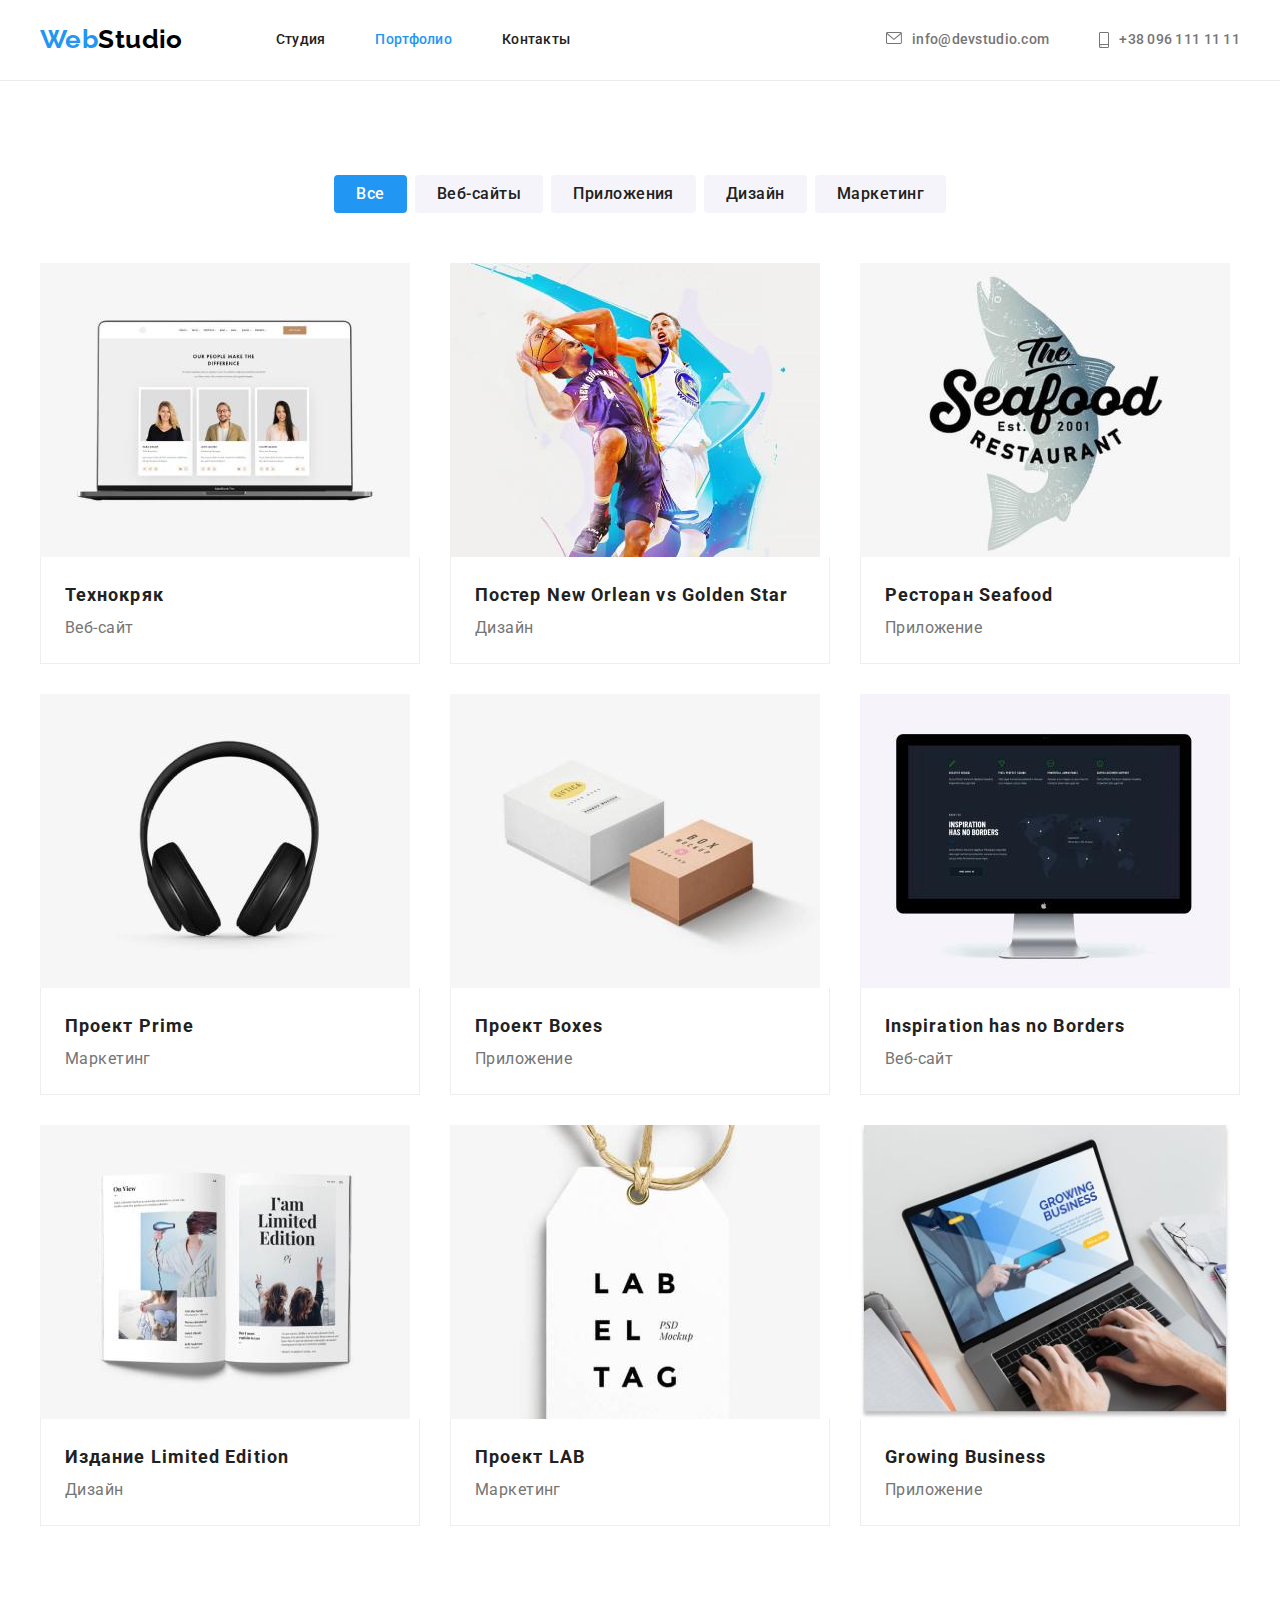
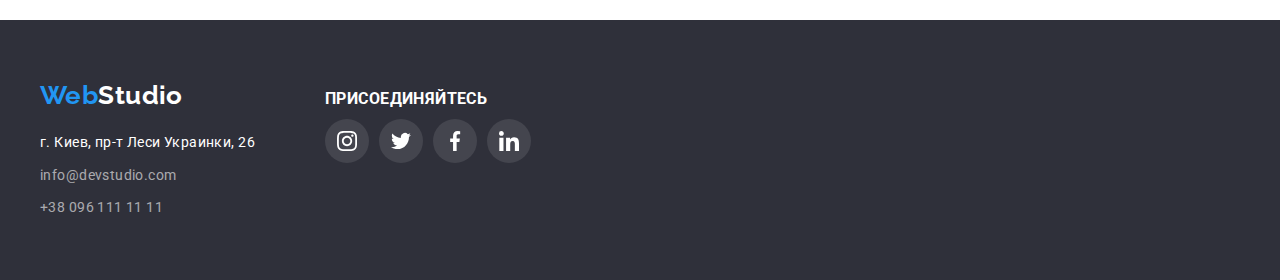
==== portfolio.html @ 7e9aaf23 "add hover for portfolio" ====
<!DOCTYPE html>
<html lang="ru">
  <head>
    <meta charset="UTF-8" />
    <meta http-equiv="X-UA-Compatible" content="IE=edge" />
    <meta name="viewport" content="width=device-width, initial-scale=1.0" />
    <title>Webstudio</title>
    <link rel="preconnect" href="https://fonts.googleapis.com" />
    <link rel="preconnect" href="https://fonts.gstatic.com" crossorigin />
    <link
      href="https://fonts.googleapis.com/css2?family=Raleway:wght@700&family=Roboto:wght@400;500;700;900&display=swap"
      rel="stylesheet"
    />
    <link
      rel="stylesheet"
      href="https://cdnjs.cloudflare.com/ajax/libs/modern-normalize/1.1.0/modern-normalize.min.css"
      integrity="sha512-wpPYUAdjBVSE4KJnH1VR1HeZfpl1ub8YT/NKx4PuQ5NmX2tKuGu6U/JRp5y+Y8XG2tV+wKQpNHVUX03MfMFn9Q=="
      crossorigin="anonymous"
      referrerpolicy="no-referrer"
    />
    <link rel="stylesheet" href="./css/styles.css " />
  </head>
  <body>
    <!-- Шапка сайта -->
    <header class="header">
      <div class="navigation container">
        <nav class="header-nav">
          <a class="logo logo-header" href="./index.html" lang="en">
            Web<span class="accent-logo">Studio</span>
          </a>
          <ul class="site-nav list">
            <li class="nav-item">
              <a href="./index.html" class="nav-link link">Студия</a>
            </li>
            <li class="nav-item">
              <a href="./portfolio.html" class="nav-link current link"
                >Портфолио</a
              >
            </li>
            <li class="nav-item">
              <a href="" class="nav-link link">Контакты</a>
            </li>
          </ul>
        </nav>
        <ul class="contacts-nav contacts-nav-menu">
          <li class="contacts-item link">
            <a
              href="mailto:info@devstudio.com"
              class="contacts-link contacts-logo-list"
            >
              <svg class="header-icon" width="16" height="12">
                <use href="./images/symbol-defs.svg#icon-leter"></use>
              </svg>
              info@devstudio.com</a
            >
          </li>
          <li class="contacts-item link">
            <a
              href="tel:+380961111111"
              class="contacts-link contacts-logo-phone"
            >
              <svg class="header-icon" width="10" height="16">
                <use href="./images/symbol-defs.svg#icon-smartphone"></use>
              </svg>
              +38 096 111 11 11
            </a>
          </li>
        </ul>
      </div>
    </header>

    <main>
      <section class="portfolio">
        <div class="container">
          <ul class="filter list">
            <li class="filter-item">
              <button type="button" class="button button-primary">Все</button>
            </li>
            <li class="filter-item">
              <button type="button" class="button button-secondary">
                Веб-сайты
              </button>
            </li>
            <li class="filter-item">
              <button type="button" class="button button-secondary">
                Приложения
              </button>
            </li>
            <li class="filter-item">
              <button type="button" class="button button-secondary">
                Дизайн
              </button>
            </li>
            <li class="filter-item">
              <button type="button" class="button button-secondary">
                Маркетинг
              </button>
            </li>
          </ul>

          <!-- Примеры работ -->
          <ul class="work-list">
            <li class="work-list-item">
              <img
                class="work-portfolio-image"
                src="./images/portfolio/web-site.jpg"
                alt="Веб-сайт Технокряк"
                width="370"
                height="294"
              />
              <div class="description-card-wrapper">
                <h2 class="title-portfolio">Технокряк</h2>
                <p class="text-portfolio">Веб-сайт</p>
              </div>
            </li>
            <li class="work-list-item">
              <img
                class="work-portfolio-image"
                src="./images/portfolio/poster.jpg"
                alt="Постер New Orlean vs Golden Star"
                width="370"
                height="294"
              />
              <div class="description-card-wrapper">
                <h2 class="title-portfolio">
                  Постер <span lang="en">New Orlean vs Golden Star</span>
                </h2>
                <p class="text-portfolio">Дизайн</p>
              </div>
            </li>
            <li class="work-list-item">
              <img
                class="work-portfolio-image"
                src="./images/portfolio/restaurant.jpg"
                alt="Ресторан Seafood"
                width="370"
                height="294"
              />
              <div class="description-card-wrapper">
                <h2 class="title-portfolio">Ресторан Seafood</h2>
                <p class="text-portfolio">Приложение</p>
              </div>
            </li>
            <li class="work-list-item">
              <img
                class="work-portfolio-image"
                src="./images/portfolio/project-prime.jpg"
                alt="Проект Prime"
                width="370"
                height="294"
              />
              <div class="description-card-wrapper">
                <h2 class="title-portfolio">
                  Проект <span lang="en">Prime</span>
                </h2>
                <p class="text-portfolio">Маркетинг</p>
              </div>
            </li>
            <li class="work-list-item">
              <img
                class="work-portfolio-image"
                src="./images/portfolio/project-boxes.jpg"
                alt="Проект Boxes"
              />
              <div class="description-card-wrapper">
                <h2 class="title-portfolio">
                  Проект <span lang="en">Boxes</span>
                </h2>
                <p class="text-portfolio">Приложение</p>
              </div>
            </li>
            <li class="work-list-item">
              <img
                class="work-portfolio-image"
                src="./images/portfolio/inspiration-has-no-border.jpg"
                alt="Inspiration has no Borders"
                width="370"
                height="294"
              />
              <div class="description-card-wrapper">
                <h2 class="title-portfolio" lang="en">
                  Inspiration has no Borders
                </h2>
                <p class="text-portfolio">Веб-сайт</p>
              </div>
            </li>
            <li class="work-list-item">
              <img
                class="work-portfolio-image"
                src="./images/portfolio/limited-edition.jpg"
                alt="Издание Limited Edition"
                width="370"
                height="294"
              />
              <div class="description-card-wrapper">
                <h2 class="title-portfolio">
                  Издание <span lang="en">Limited Edition</span>
                </h2>
                <p class="text-portfolio">Дизайн</p>
              </div>
            </li>
            <li class="work-list-item">
              <img
                class="work-portfolio-image"
                src="./images/portfolio/lab.jpg"
                alt="Проект LAB"
                width="370"
                height="294"
              />
              <div class="description-card-wrapper">
                <h2 class="title-portfolio">
                  Проект <span lang="en">LAB</span>
                </h2>
                <p class="text-portfolio">Маркетинг</p>
              </div>
            </li>
            <li class="work-list-item">
              <img
                class="work-portfolio-image"
                src="./images/portfolio/gruving-business.jpg"
                alt="Growing Business"
                width="370"
                height="294"
              />
              <div class="description-card-wrapper">
                <h2 class="title-portfolio">Growing Business</h2>
                <p class="text-portfolio">Приложение</p>
              </div>
            </li>
          </ul>
        </div>
      </section>
    </main>

    <!--Футер-->
    <footer class="footer">
      <div class="footer-container container">
        <div class="address-container">
          <a class="footer-logo logo" href="./index.html" lang="en">
            Web<span class="accent-logo">Studio</span>
          </a>
          <address class="address">
            <ul class="address-menu list">
              <li class="address-item">
                <a
                  href="https://www.google.com/maps/place/%D0%B1%D1%83%D0%BB.+%D0%9B%D0%B5%D1%81%D0%B8+%D0%A3%D0%BA%D1%80%D0%B0%D0%B8%D0%BD%D0%BA%D0%B8,+26,+%D0%9A%D0%B8%D0%B5%D0%B2,+02000/@50.4265807,30.5361971,17z/data=!3m1!4b1!4m5!3m4!1s0x40d4cf0e033ecbe9:0x57a4dffefec77da0!8m2!3d50.4265807!4d30.5383858"
                  class="link-map"
                  target="_blank"
                  rel="noopener noreferrer"
                >
                  г. Киев, пр-т Леси Украинки, 26</a
                >
              </li>
              <li class="address-item">
                <a href="mailto:info@devstudio.com" class="footer-link"
                  >info@devstudio.com
                </a>
              </li>
              <li class="address-item">
                <a href="tel:+380961111111" class="footer-link">
                  +38 096 111 11 11
                </a>
              </li>
            </ul>
          </address>
        </div>
        <div class="social">
          <h3 class="social-text-title">присоединяйтесь</h3>
          <ul class="list social-menu">
            <li class="social-item">
              <a href="" class="social-link">
                <svg class="social-icon" width="20" height="20">
                  <use href="./images/symbol-defs.svg#icon-instagram"></use>
                </svg>
              </a>
            </li>
            <li class="social-item">
              <a href="" class="social-link">
                <svg class="social-icon" width="20" height="20">
                  <use href="./images/symbol-defs.svg#icon-twitter"></use>
                </svg>
              </a>
            </li>
            <li class="social-item">
              <a href="" class="social-link">
                <svg class="social-icon" width="20" height="20">
                  <use href="./images/symbol-defs.svg#icon-facebook"></use>
                </svg>
              </a>
            </li>
            <li class="social-item">
              <a href="" class="social-link">
                <svg class="social-icon" width="20" height="20">
                  <use href="./images/symbol-defs.svg#icon-linkedin"></use>
                </svg>
              </a>
            </li>
          </ul>
        </div>
      </div>
    </footer>
  </body>
</html>
---- css/styles.css ----
/*Палитра основных цветов*/
:root {
  --primary-text-color: #757575;
  --title-text-color: #212121;
  --accent-color: #2196f3;
  --hero-but-hover: #188ce8;
  --logo-black-color: #000000;
  --logo-bg-white-color: #ffffff;
  --hero-footer-bg-color: #2f303a;
  --secondary-bg-color: #f5f4fa;
  --button-bg-color: #f5f4fa;
  --work-bg-color: #e5e5e5;
  --border-header: #ececec;
  --border-client: #afb1b8;
}

h1,
h2,
h3,
h4,
h5,
h6,
p,
ul {
  margin-top: 0;
  margin-bottom: 0;
  padding: 0;
}
.container {
  width: 1200px;
  padding-left: 15px;
  padding-right: 15px;
  margin: 0 auto;
}
/* outline: 2px solid tomato; */
body {
  margin: 0 auto;

  background-color: var(--logo-bg-white-color);
  color: var(--title-text-color);
  font-family: Roboto, sans-serif;
  font-size: 14px;
  letter-spacing: 0.03em;
}
/* hover focus */
.link:hover,
.link:focus,
.contacts-link:hover,
.contacts-link:focus,
.site-nav .link:hover,
.site-nav .link:focus,
.footer .link-map:hover,
.footer .link-map:focus,
.address-menu .footer-link:hover,
.address-menu .footer-link:focus {
  color: var(--accent-color);
}

.link.current {
  color: var(--accent-color);
}
.visually-hidden {
  position: absolute;
  width: 1px;
  height: 1px;
  margin: -1px;
  border: 0;
  padding: 0;
  white-space: nowrap;
  clip-path: inset(100%);
  clip: rect(0 0 0 0);
  overflow: hidden;
}
.link {
  text-decoration: none;
}
/* Шапка сайта */
.logo {
  color: var(--accent-color);
  font-family: Raleway, sans-serif;
  font-weight: 700;
  font-size: 26px;
  line-height: 1.19;
  text-decoration: none;
}
.accent-logo {
  color: var(--logo-black-color);
}
.footer .accent-logo {
  color: var(--logo-bg-white-color);
}
.header {
  border-bottom: 1px solid;
  border-color: var(--border-header);
}
.navigation {
  display: flex;
  align-items: center;
}
/*Навигация */
.header-nav {
  display: flex;
  align-items: center;
}
.logo-header {
  padding-top: 24px;
  padding-bottom: 25px;
}
.site-nav {
  display: flex;
  margin-left: 93px;
}
.site-nav .nav-item:not(:last-child) {
  margin-right: 50px;
}
.nav-link,
.contacts-link {
  display: block;
  padding-top: 32px;
  padding-bottom: 32px;

  font-weight: 500;
  font-size: 14px;
  line-height: 1.14;
  letter-spacing: 0.02em;
  color: var(--title-text-color);
}

.contacts-nav,
.contacts-link {
  display: inline-flex;
  color: var(--primary-text-color);
  text-decoration: none;
  list-style: none;
}
.header-icon {
  fill: var(--primary-text-color);
  margin-right: 10px;
}
.contacts-link:hover .header-icon,
.contacts-link:focus .header-icon {
  fill: var(--accent-color);
}
/* .contacts-link::before {
  content: '';
  width: 16px;
  height: 12px;
  margin-right: 10px;
  background-repeat: no-repeat;
  background-color: #fff;
  background-size: contain;
}
.contacts-logo-list::before {
  background-image: url(../images/background-images/envelope.svg);
}
.contacts-logo-phone::before {
  background-image: url(../images/background-images/smartphone.svg);
  width: 10px;
  height: 16px; */

.contacts-nav-menu {
  display: flex;
  margin-left: auto;
}
.contacts-nav-menu .contacts-item:not(:last-child) {
  margin-right: 50px;
}
.current {
  color: var(--accent-color);
}

/*Герой*/
.hero,
.footer {
  background-color: var(--hero-footer-bg-color);
}
.hero {
  display: flex;
  flex-direction: column;
  padding-top: 200px;
  padding-bottom: 200px;
  margin-top: 0;
  /* margin-bottom: 94px; */
  min-height: 600px;
  text-align: center;
}
.overlay {
  max-width: 1600px;
  margin-left: auto;
  margin-right: auto;
  height: 600px;
  background-image: linear-gradient(
      to right,
      rgba(47, 48, 58, 0.4),
      rgba(47, 48, 58, 0.4)
    ),
    url('../images/./background-images/team.jpg');
  background-repeat: no-repeat;
  background-position: center;
  background-size: cover;
  /* outline: 1px solid black */
}
.hero-title {
  width: 696px;
  min-height: 120px;
  margin: 0 auto 30px auto;

  color: var(--logo-bg-white-color);
  font-weight: 900;
  font-size: 44px;
  line-height: 1.5;
  letter-spacing: 0.06em;
  text-transform: uppercase;
}
.hero-button {
  padding: 10px 32px;
  min-height: 50px;

  background-color: var(--accent-color);
  color: var(--logo-bg-white-color);
  font-weight: 700;
  font-size: 16px;
  line-height: 1.87;
  letter-spacing: 0.06em;
  cursor: pointer;
  border: transparent;
  border-radius: 4px;
  text-align: center;
  box-shadow: 0px 4px 4px rgba(0, 0, 0, 0.15);
}
.hero-button:hover,
.hero-button:focus {
  color: var(--logo-bg-white-color);
  background-color: var(--hero-but-hover);
}
/*Наши преимущества*/
.list,
.team,
.filter,
.work-list {
  list-style: none;
}
.features {
  padding-top: 94px;
  padding-bottom: 94px;
}
.features-menu {
  display: flex;
  justify-content: center;
  padding: 0;
}
.features-item {
  width: 270px;
}
.features-item::before {
  display: block;
  content: '';
  height: 120px;
  fill: var(--title-text-color);
  background-size: auto;
  margin-bottom: 30px;
  background-repeat: no-repeat;
  background-position: center;
  background-color: var(--button-bg-color);
  border-radius: 4px;
}
.features-item-antena::before {
  background-image: url(../images/background-images/antenna.svg);
}
.features-item-clock::before {
  background-image: url(../images/background-images/clock.svg);
}
.features-item-diagram::before {
  background-image: url(../images/background-images/diagram.svg);
}
.features-item-astronavt::before {
  background-image: url(../images/background-images/astronaut.svg);
}
.features-menu .features-item:not(:last-child) {
  margin-right: 30px;
}
.text-title {
  margin-bottom: 10px;

  font-weight: 700;
  line-height: 1.17;
  text-transform: uppercase;
}
.text-submit {
  line-height: 1.71;
  color: var(--primary-text-color);
}

/*Чем мы занимаемся*/
.work {
  padding-bottom: 94px;
}
.work-title,
.team-title,
.clients-title {
  margin-bottom: 50px;

  font-weight: 700;
  font-size: 36px;
  line-height: 1.17;
  text-align: center;
}

.work-menu {
  display: flex;
  text-align: center;
  margin: 0px -30px 0px 0px;
  padding: 0px;
}
.work-menu .work-image:not(:last-child) {
  margin-right: 30px;
}
.work-image {
  display: block;
  height: auto;
}
.text-submite {
  color: var(--primary-text-color);
  line-height: 1.71;
}
/*Наша команда*/
.team {
  padding-top: 94px;
  padding-bottom: 94px;

  background-color: var(--secondary-bg-color);
}
.menu-team {
  display: flex;
  margin-left: -30px;
  margin-bottom: -30px;
}
.team-item {
  flex-basis: calc(100% / 4 - 30px);
  margin-left: 30px;
  margin-bottom: 30px;
  background-color: var(--logo-bg-white-color);
  width: 270px;
  border-radius: 0px 0px 4px 4px;
  box-shadow: 0px 1px 3px rgba(0, 0, 0, 0.12), 0px 1px 1px rgba(0, 0, 0, 0.14),
    0px 2px 1px rgba(0, 0, 0, 0.2);
}
.team-item-card {
  padding-top: 30px;
  padding-bottom: 30px;
}
.card-image {
  display: block;
}
/* Блок соцсетей */
.social-menu {
  display: flex;
  justify-content: space-between;
  margin: 0px;
  padding: 0px;
}
.team-social-menu {
  display: flex;
  justify-content: center;
  margin: 0px;
  padding: 0px;
}
.social-item {
  display: flex;
  justify-content: center;
}

.social-link {
  display: flex;
  justify-content: center;
  align-items: center;
  width: 44px;
  height: 44px;
  border-radius: 50%;
  /* background-color: var(--logo-bg-white-color); */
}
.social-link:not(:last-child) {
  margin-right: 10px;
}

.team .social-icon {
  fill: var(--border-client);
}
.team .social-link:hover,
.team .social-link:focus {
  background-color: var(--accent-color);
  box-shadow: 0px 4px 4px rgba(0, 0, 0, 0.25);
}
.team .social-icon:hover,
.team .social-icon:focus {
  fill: var(--logo-bg-white-color);
}

.team-heading {
  margin-bottom: 10px;
  font-weight: 500;
  font-size: 16px;
  line-height: 1.19;
  text-align: center;
  color: var(--title-text-color);
}
.team-text {
  font-size: 16px;
  line-height: 1.19;
  color: var(--primary-text-color);
  margin: 0;
  margin-bottom: 16px;
  text-align: center;
}
/* Наши клиенты */
.clients {
  padding-top: 94px;
  padding-bottom: 94px;
}
.client-title {
  margin-bottom: 50px;
}
.client-menu {
  display: flex;
  justify-content: space-between;
  margin: 0px;
  padding: 0px;
}
.client-item {
  display: block;
  flex-basis: calc(100% / 6 - 30px);
}
.client-link {
  display: flex;
  justify-content: center;
  align-items: center;
  width: 170px;
  height: 92px;
  border: 1px solid var(--border-client);
  border-radius: 4px;
}
.client-item:not(:last-child) {
  margin-right: 30px;
}
.client-icon {
  width: 106px;
  height: 60px;
  /* fill: rebeccapurple */
  fill: var(--border-client);
}
.client-link:hover,
.client-link:focus {
  border-color: var(--accent-color);
}
.client-item:hover .client-icon,
.client-item:focus .client-icon {
  fill: var(--accent-color);
}
/*Портфолио*/
.portfolio {
  padding-top: 94px;
  padding-bottom: 94px;
}
.filter {
  display: flex;
  justify-content: center;
  margin-bottom: 50px;
  list-style: none;
}
.filter-item:not(:last-child) {
  margin-right: 8px;
}
.text-portfolio {
  font-size: 16px;
  line-height: 1.87;
  color: var(--primary-text-color);
}
/* Кнопки */
.button {
  font-family: 'Roboto';
  font-weight: 500;
  line-height: 1.63;
  border-radius: 4px;
  padding: 6px 22px;
  min-width: 73px;
  /* display: inline-block; */
  border: none;
  color: var(--logo-bg-white-color);
  background-color: var(--accent-color);
  text-align: center;
  cursor: pointer;
}
.button-primary,
.button-secondary {
  font-weight: 500;
  font-size: 16px;
  line-height: 1.62;
  letter-spacing: 0.03em;
}
.button-primary:hover,
.button-primary:focus {
  background-color: var(--button-bg-color);
  color: var(--title-text-color);
  box-shadow: 0px 3px 1px rgba(0, 0, 0, 0.1), 0px 1px 2px rgba(0, 0, 0, 0.08),
    0px 2px 2px rgba(0, 0, 0, 0.12);
}
.button-secondary:hover,
.button-secondary:focus {
  color: var(--logo-bg-white-color);
  background-color: var(--accent-color);
  box-shadow: 0px 3px 1px rgba(0, 0, 0, 0.1), 0px 1px 2px rgba(0, 0, 0, 0.08),
    0px 2px 2px rgba(0, 0, 0, 0.12);
}
.button-secondary {
  color: var(--title-text-color);
  background-color: var(--button-bg-color);
}

/* Наши роботы */

.work-list {
  display: flex;
  flex-wrap: wrap;
  margin-left: -30px;
  margin-bottom: -30px;
  list-style: none;
}
.work-list-item {
  flex-basis: calc(100% / 3 - 30px);
  margin-left: 30px;
  margin-bottom: 30px;
}
.work-list-item:hover,
.work-list-item:focus {
  box-shadow: 0px 1px 1px rgba(0, 0, 0, 0.12), 0px 4px 4px rgba(0, 0, 0, 0.06),
    1px 4px 6px rgba(0, 0, 0, 0.16);
    cursor: pointer;
}
.work-portfolio-image {
  display: block;
}
.title-portfolio {
  font-weight: 700;
  font-size: 18px;
  line-height: 2;
  letter-spacing: 0.06em;
}
.description-card-wrapper {
  padding: 20px 24px;
  border-left: 1px solid #eeeeee;
  border-right: 1px solid #eeeeee;
  border-bottom: 1px solid #eeeeee;
}
/* Footer */
.footer {
  padding-top: 60px;
  padding-bottom: 60px;
  background-color: var(--hero-footer-bg-color);
}
.footer-container {
  display: flex;
  align-items: baseline;
}
.address-container {
  margin-right: 70px;
}
.footer-logo {
  display: block;
  color: var(--accent-color);
  margin-bottom: 20px;
}
.address {
  font-style: normal;
  font-size: 14px;
  line-height: 1.71;
}
.address-item:not(:last-child) {
  margin-bottom: 9px;
}
.address .link-map {
  color: var(--logo-bg-white-color);
  text-decoration: none;
}
.address-menu .footer-link {
  text-decoration: none;
  color: rgba(255, 255, 255, 0.6);
}
.footer .social {
  display: block;
  width: 206px;
  height: 80px;
}
.social-text-title {
  margin-bottom: 20px;
  font-weight: 700;
  line-height: 1.14px;
  text-transform: uppercase;
  color: var(--logo-bg-white-color);
}
.footer .social-icon {
  fill: var(--logo-bg-white-color);
}
.social-menu {
  display: flex;
}
.footer .social-link {
  background: rgba(255, 255, 255, 0.1);
}
.footer .social-link:hover,
.footer .social-link:focus {
  background-color: var(--accent-color);
}
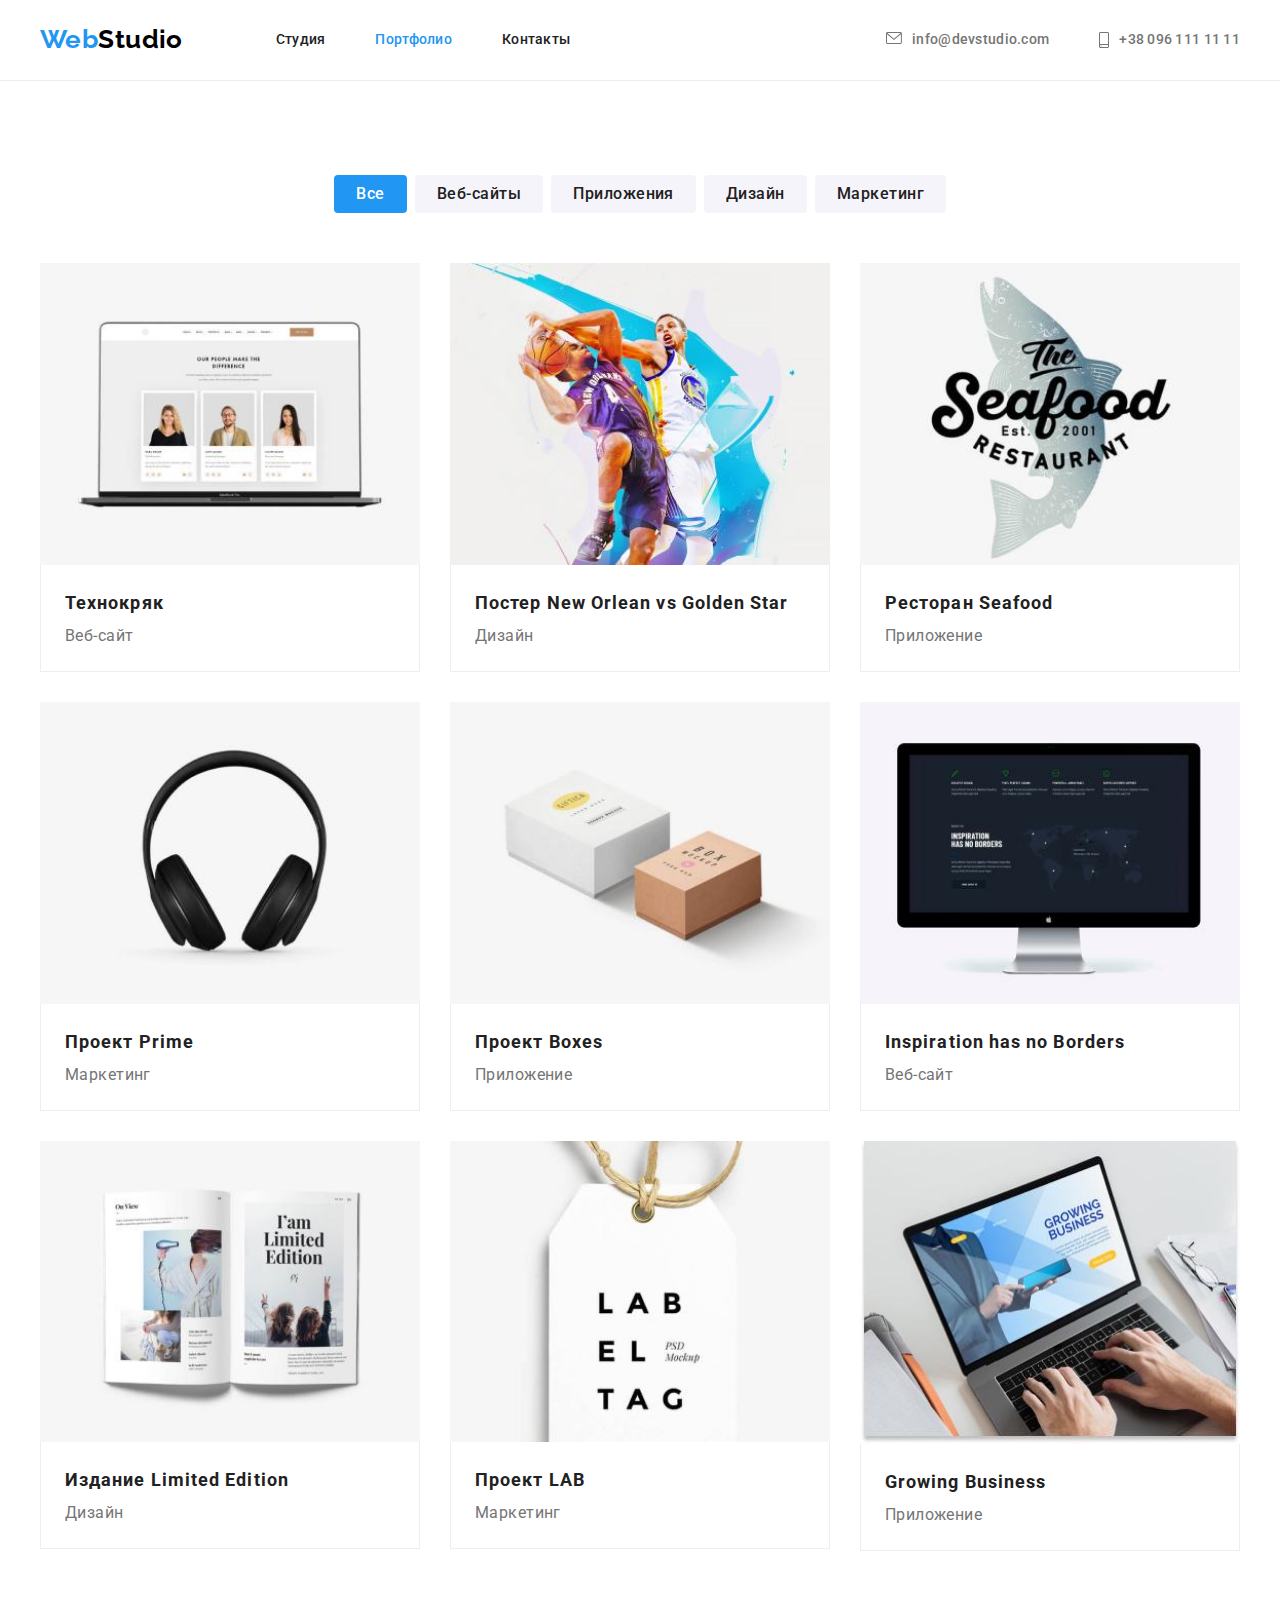
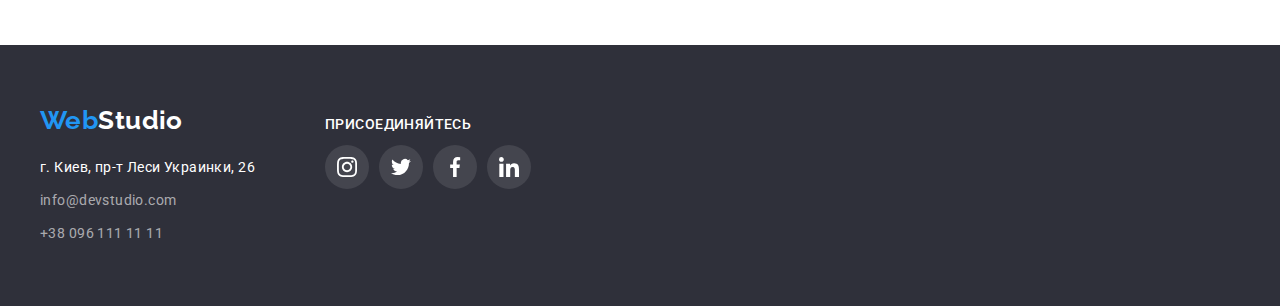
==== commit 48c76c04: "fix margin header" ====
--- a/portfolio.html
+++ b/portfolio.html
@@ -101,131 +101,145 @@
           <!-- Примеры работ -->
           <ul class="work-list">
             <li class="work-list-item">
-              <img
-                class="work-portfolio-image"
-                src="./images/portfolio/web-site.jpg"
-                alt="Веб-сайт Технокряк"
-                width="370"
-                height="294"
-              />
-              <div class="description-card-wrapper">
-                <h2 class="title-portfolio">Технокряк</h2>
-                <p class="text-portfolio">Веб-сайт</p>
-              </div>
-            </li>
-            <li class="work-list-item">
-              <img
-                class="work-portfolio-image"
-                src="./images/portfolio/poster.jpg"
-                alt="Постер New Orlean vs Golden Star"
-                width="370"
-                height="294"
-              />
-              <div class="description-card-wrapper">
-                <h2 class="title-portfolio">
-                  Постер <span lang="en">New Orlean vs Golden Star</span>
-                </h2>
-                <p class="text-portfolio">Дизайн</p>
-              </div>
-            </li>
-            <li class="work-list-item">
-              <img
-                class="work-portfolio-image"
-                src="./images/portfolio/restaurant.jpg"
-                alt="Ресторан Seafood"
-                width="370"
-                height="294"
-              />
-              <div class="description-card-wrapper">
-                <h2 class="title-portfolio">Ресторан Seafood</h2>
-                <p class="text-portfolio">Приложение</p>
-              </div>
-            </li>
-            <li class="work-list-item">
-              <img
-                class="work-portfolio-image"
-                src="./images/portfolio/project-prime.jpg"
-                alt="Проект Prime"
-                width="370"
-                height="294"
-              />
-              <div class="description-card-wrapper">
-                <h2 class="title-portfolio">
-                  Проект <span lang="en">Prime</span>
-                </h2>
-                <p class="text-portfolio">Маркетинг</p>
-              </div>
-            </li>
-            <li class="work-list-item">
-              <img
-                class="work-portfolio-image"
-                src="./images/portfolio/project-boxes.jpg"
-                alt="Проект Boxes"
-              />
-              <div class="description-card-wrapper">
-                <h2 class="title-portfolio">
-                  Проект <span lang="en">Boxes</span>
-                </h2>
-                <p class="text-portfolio">Приложение</p>
-              </div>
-            </li>
-            <li class="work-list-item">
-              <img
-                class="work-portfolio-image"
-                src="./images/portfolio/inspiration-has-no-border.jpg"
-                alt="Inspiration has no Borders"
-                width="370"
-                height="294"
-              />
-              <div class="description-card-wrapper">
-                <h2 class="title-portfolio" lang="en">
-                  Inspiration has no Borders
-                </h2>
-                <p class="text-portfolio">Веб-сайт</p>
-              </div>
-            </li>
-            <li class="work-list-item">
-              <img
-                class="work-portfolio-image"
-                src="./images/portfolio/limited-edition.jpg"
-                alt="Издание Limited Edition"
-                width="370"
-                height="294"
-              />
-              <div class="description-card-wrapper">
-                <h2 class="title-portfolio">
-                  Издание <span lang="en">Limited Edition</span>
-                </h2>
-                <p class="text-portfolio">Дизайн</p>
-              </div>
-            </li>
-            <li class="work-list-item">
-              <img
-                class="work-portfolio-image"
-                src="./images/portfolio/lab.jpg"
-                alt="Проект LAB"
-                width="370"
-                height="294"
-              />
-              <div class="description-card-wrapper">
-                <h2 class="title-portfolio">
-                  Проект <span lang="en">LAB</span>
-                </h2>
-                <p class="text-portfolio">Маркетинг</p>
-              </div>
-            </li>
-            <li class="work-list-item">
-              <img
-                class="work-portfolio-image"
-                src="./images/portfolio/gruving-business.jpg"
-                alt="Growing Business"
-                width="370"
-                height="294"
-              />
-              <div class="description-card-wrapper">
-                <h2 class="title-portfolio">Growing Business</h2>
-                <p class="text-portfolio">Приложение</p>
-              </div>
+              <a href="" class="work-list-link"> 
+                <img
+                  class="work-portfolio-image"
+                  src="./images/portfolio/web-site.jpg"
+                  alt="Веб-сайт Технокряк"
+                  width="370"
+                  height="294"
+                />
+                <div class="description-card-wrapper">
+                  <h2 class="title-portfolio">Технокряк</h2>
+                  <p class="text-portfolio">Веб-сайт</p>
+                </div></a
+              >
+            </li>
+            <li class="work-list-item">
+              <a href="" class="work-list-link"
+                ><img
+                  class="work-portfolio-image"
+                  src="./images/portfolio/poster.jpg"
+                  alt="Постер New Orlean vs Golden Star"
+                  width="370"
+                  height="294"
+                />
+                <div class="description-card-wrapper">
+                  <h2 class="title-portfolio">
+                    Постер <span lang="en">New Orlean vs Golden Star</span>
+                  </h2>
+                  <p class="text-portfolio">Дизайн</p>
+                </div></a
+              >
+            </li>
+            <li class="work-list-item">
+              <a href="" class="work-list-link"
+                ><img
+                  class="work-portfolio-image"
+                  src="./images/portfolio/restaurant.jpg"
+                  alt="Ресторан Seafood"
+                  width="370"
+                  height="294"
+                />
+                <div class="description-card-wrapper">
+                  <h2 class="title-portfolio">Ресторан Seafood</h2>
+                  <p class="text-portfolio">Приложение</p>
+                </div></a
+              >
+            </li>
+            <li class="work-list-item">
+              <a href="" class="work-list-link"
+                ><img
+                  class="work-portfolio-image"
+                  src="./images/portfolio/project-prime.jpg"
+                  alt="Проект Prime"
+                  width="370"
+                  height="294"
+                />
+                <div class="description-card-wrapper">
+                  <h2 class="title-portfolio">
+                    Проект <span lang="en">Prime</span>
+                  </h2>
+                  <p class="text-portfolio">Маркетинг</p>
+                </div></a
+              >
+            </li>
+            <li class="work-list-item">
+              <a href="" class="work-list-link"
+                ><img
+                  class="work-portfolio-image"
+                  src="./images/portfolio/project-boxes.jpg"
+                  alt="Проект Boxes"
+                />
+                <div class="description-card-wrapper">
+                  <h2 class="title-portfolio">
+                    Проект <span lang="en">Boxes</span>
+                  </h2>
+                  <p class="text-portfolio">Приложение</p>
+                </div></a
+              >
+            </li>
+            <li class="work-list-item">
+              <a href="" class="work-list-link"
+                ><img
+                  class="work-portfolio-image"
+                  src="./images/portfolio/inspiration-has-no-border.jpg"
+                  alt="Inspiration has no Borders"
+                  width="370"
+                  height="294"
+                />
+                <div class="description-card-wrapper">
+                  <h2 class="title-portfolio" lang="en">
+                    Inspiration has no Borders
+                  </h2>
+                  <p class="text-portfolio">Веб-сайт</p>
+                </div></a
+              >
+            </li>
+            <li class="work-list-item">
+              <a href="" class="work-list-link"
+                ><img
+                  class="work-portfolio-image"
+                  src="./images/portfolio/limited-edition.jpg"
+                  alt="Издание Limited Edition"
+                  width="370"
+                  height="294"
+                />
+                <div class="description-card-wrapper">
+                  <h2 class="title-portfolio">
+                    Издание <span lang="en">Limited Edition</span>
+                  </h2>
+                  <p class="text-portfolio">Дизайн</p>
+                </div></a
+              >
+            </li>
+            <li class="work-list-item">
+              <a href="" class="work-list-link"
+                ><img class="work-portfolio-image"
+                src="./images/portfolio/lab.jpg" alt="Проект LAB" width: auto;
+                height="294" />
+                <div class="description-card-wrapper">
+                  <h2 class="title-portfolio">
+                    Проект <span lang="en">LAB</span>
+                  </h2>
+                  <p class="text-portfolio">Маркетинг</p>
+                </div></a
+              >
+            </li>
+            <li class="work-list-item">
+              <a href="" class="work-list-link"
+                ><img
+                  class="work-portfolio-image"
+                  src="./images/portfolio/gruving-business.jpg"
+                  alt="Growing Business"
+                  width="370"
+                  height="294"
+                />
+                <div class="description-card-wrapper">
+                  <h2 class="title-portfolio">Growing Business</h2>
+                  <p class="text-portfolio">Приложение</p>
+                </div></a
+              >
             </li>
           </ul>
         </div>
@@ -265,7 +279,7 @@
           </address>
         </div>
         <div class="social">
-          <h3 class="social-text-title">присоединяйтесь</h3>
+          <p class="social-text-title">присоединяйтесь</p>
           <ul class="list social-menu">
             <li class="social-item">
               <a href="" class="social-link">
--- a/css/styles.css
+++ b/css/styles.css
@@ -104,11 +104,10 @@
 }
 .logo-header {
   padding-top: 24px;
-  padding-bottom: 25px;
+  padding-bottom: 25px; margin-right: 93px;
 }
 .site-nav {
   display: flex;
-  margin-left: 93px;
 }
 .site-nav .nav-item:not(:last-child) {
   margin-right: 50px;
@@ -134,30 +133,15 @@
   list-style: none;
 }
 .header-icon {
+
+  margin-right: 10px;
   fill: var(--primary-text-color);
-  margin-right: 10px;
-}
+  vertical-align: middle;}
+/* align-items: center;} */
 .contacts-link:hover .header-icon,
 .contacts-link:focus .header-icon {
   fill: var(--accent-color);
 }
-/* .contacts-link::before {
-  content: '';
-  width: 16px;
-  height: 12px;
-  margin-right: 10px;
-  background-repeat: no-repeat;
-  background-color: #fff;
-  background-size: contain;
-}
-.contacts-logo-list::before {
-  background-image: url(../images/background-images/envelope.svg);
-}
-.contacts-logo-phone::before {
-  background-image: url(../images/background-images/smartphone.svg);
-  width: 10px;
-  height: 16px; */
-
 .contacts-nav-menu {
   display: flex;
   margin-left: auto;
@@ -317,6 +301,7 @@
 }
 .work-image {
   display: block;
+  width: 100%;
   height: auto;
 }
 .text-submite {
@@ -351,6 +336,8 @@
 }
 .card-image {
   display: block;
+  width: 100%;
+  height: auto;
 }
 /* Блок соцсетей */
 .social-menu {
@@ -369,7 +356,6 @@
   display: flex;
   justify-content: center;
 }
-
 .social-link {
   display: flex;
   justify-content: center;
@@ -382,20 +368,19 @@
 .social-link:not(:last-child) {
   margin-right: 10px;
 }
-
 .team .social-icon {
   fill: var(--border-client);
 }
-.team .social-link:hover,
-.team .social-link:focus {
+.social-item:hover,
+.social-item:focus {
   background-color: var(--accent-color);
-  box-shadow: 0px 4px 4px rgba(0, 0, 0, 0.25);
-}
-.team .social-icon:hover,
-.team .social-icon:focus {
+  color: var(--logo-bg-white-color);
+  border-radius: 50%;
+}
+.social-item:hover .social-icon,
+.social-item:focus .social-icon {
   fill: var(--logo-bg-white-color);
 }
-
 .team-heading {
   margin-bottom: 10px;
   font-weight: 500;
@@ -428,6 +413,8 @@
 }
 .client-item {
   display: block;
+  width: 100%;
+  height: auto;
   flex-basis: calc(100% / 6 - 30px);
 }
 .client-link {
@@ -445,7 +432,6 @@
 .client-icon {
   width: 106px;
   height: 60px;
-  /* fill: rebeccapurple */
   fill: var(--border-client);
 }
 .client-link:hover,
@@ -516,7 +502,7 @@
   background-color: var(--button-bg-color);
 }
 
-/* Наши роботы */
+/* Примеры работ */
 
 .work-list {
   display: flex;
@@ -528,7 +514,11 @@
 .work-list-item {
   flex-basis: calc(100% / 3 - 30px);
   margin-left: 30px;
-  margin-bottom: 30px;
+  margin-bottom: 30px; list-style: none;
+}
+.work-list-link {
+  text-decoration: none;
+  
 }
 .work-list-item:hover,
 .work-list-item:focus {
@@ -538,8 +528,11 @@
 }
 .work-portfolio-image {
   display: block;
+  width: 100%;
+  height: auto;
 }
 .title-portfolio {
+  color: var(--title-text-color);
   font-weight: 700;
   font-size: 18px;
   line-height: 2;
@@ -592,7 +585,8 @@
 }
 .social-text-title {
   margin-bottom: 20px;
-  font-weight: 700;
+  font-weight: 500;
+  font-size: 14px;
   line-height: 1.14px;
   text-transform: uppercase;
   color: var(--logo-bg-white-color);
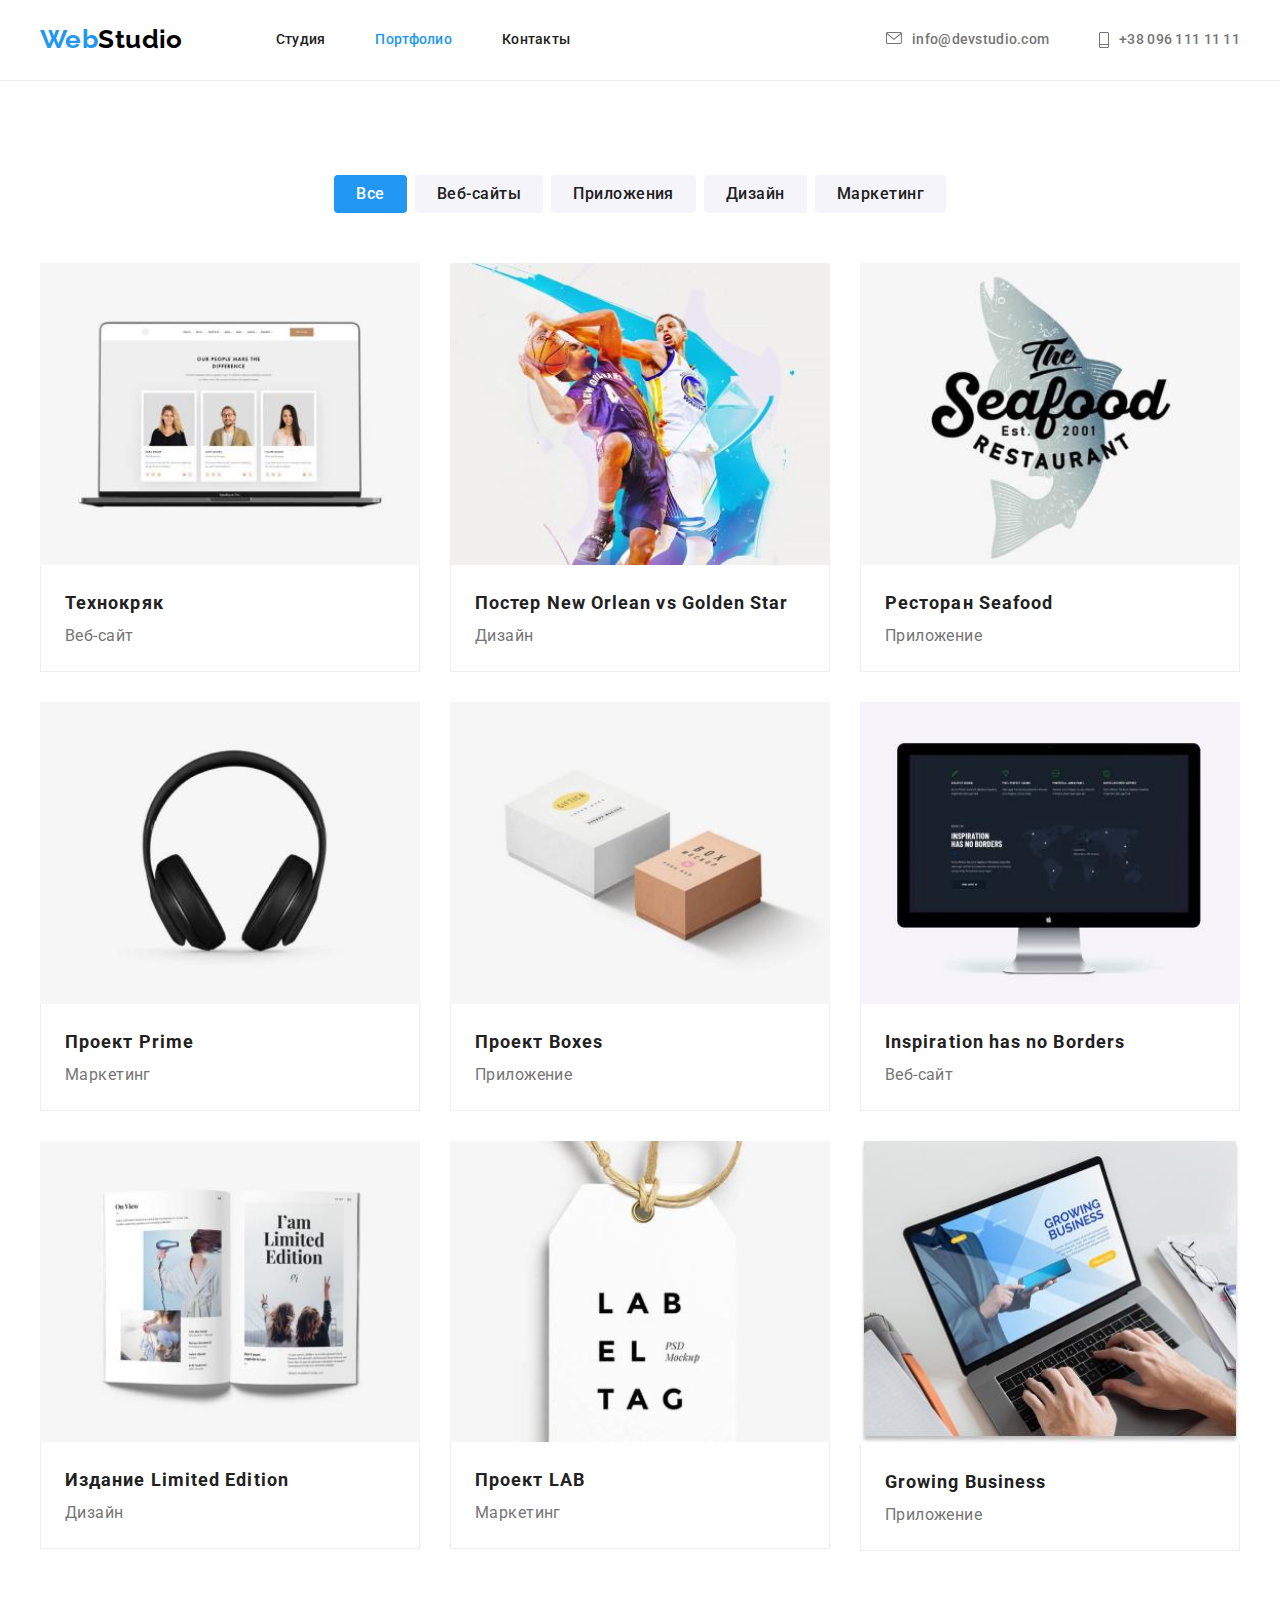
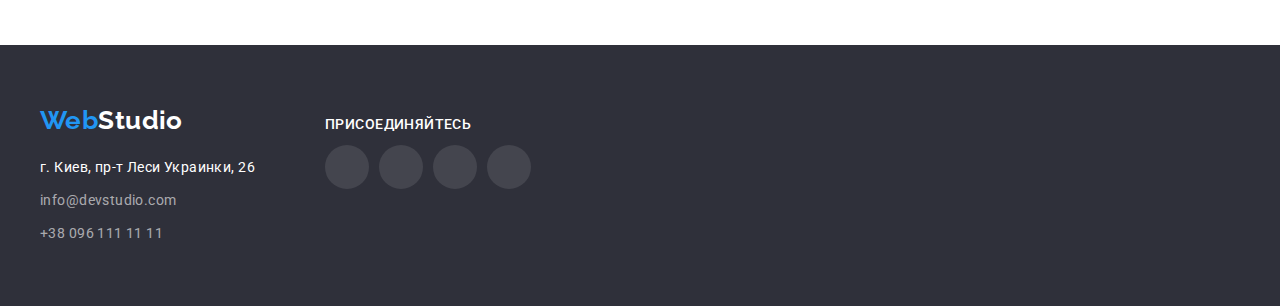
==== commit 521b18b6: "change sprite" ====
--- a/portfolio.html
+++ b/portfolio.html
@@ -49,7 +49,7 @@
               class="contacts-link contacts-logo-list"
             >
               <svg class="header-icon" width="16" height="12">
-                <use href="./images/symbol-defs.svg#icon-leter"></use>
+                <use href="./images/sprite1.svg#icon-leter"></use>
               </svg>
               info@devstudio.com</a
             >
@@ -60,7 +60,7 @@
               class="contacts-link contacts-logo-phone"
             >
               <svg class="header-icon" width="10" height="16">
-                <use href="./images/symbol-defs.svg#icon-smartphone"></use>
+                <use href="./images/sprite1.svg#icon-phone"></use>
               </svg>
               +38 096 111 11 11
             </a>
--- a/css/styles.css
+++ b/css/styles.css
@@ -101,6 +101,7 @@
 .header-nav {
   display: flex;
   align-items: center;
+  margin-right: auto;
 }
 .logo-header {
   padding-top: 24px;
@@ -371,15 +372,14 @@
 .team .social-icon {
   fill: var(--border-client);
 }
-.social-item:hover,
-.social-item:focus {
-  background-color: var(--accent-color);
-  color: var(--logo-bg-white-color);
-  border-radius: 50%;
-}
-.social-item:hover .social-icon,
-.social-item:focus .social-icon {
-  fill: var(--logo-bg-white-color);
+.social-link:hover,
+.social-link:focus {
+    background-color: var(--accent-color);
+    fill: var(--logo-bg-white-color);
+}
+.social-link:hover .social-icon,
+.social-link:focus .social-icon {
+    fill: var(--logo-bg-white-color);
 }
 .team-heading {
   margin-bottom: 10px;
@@ -430,16 +430,15 @@
   margin-right: 30px;
 }
 .client-icon {
-  width: 106px;
-  height: 60px;
   fill: var(--border-client);
 }
 .client-link:hover,
 .client-link:focus {
+  color: var(--accent-color);
   border-color: var(--accent-color);
 }
-.client-item:hover .client-icon,
-.client-item:focus .client-icon {
+.client-link:hover .client-icon,
+.client-link:focus .client-icon {
   fill: var(--accent-color);
 }
 /*Портфолио*/
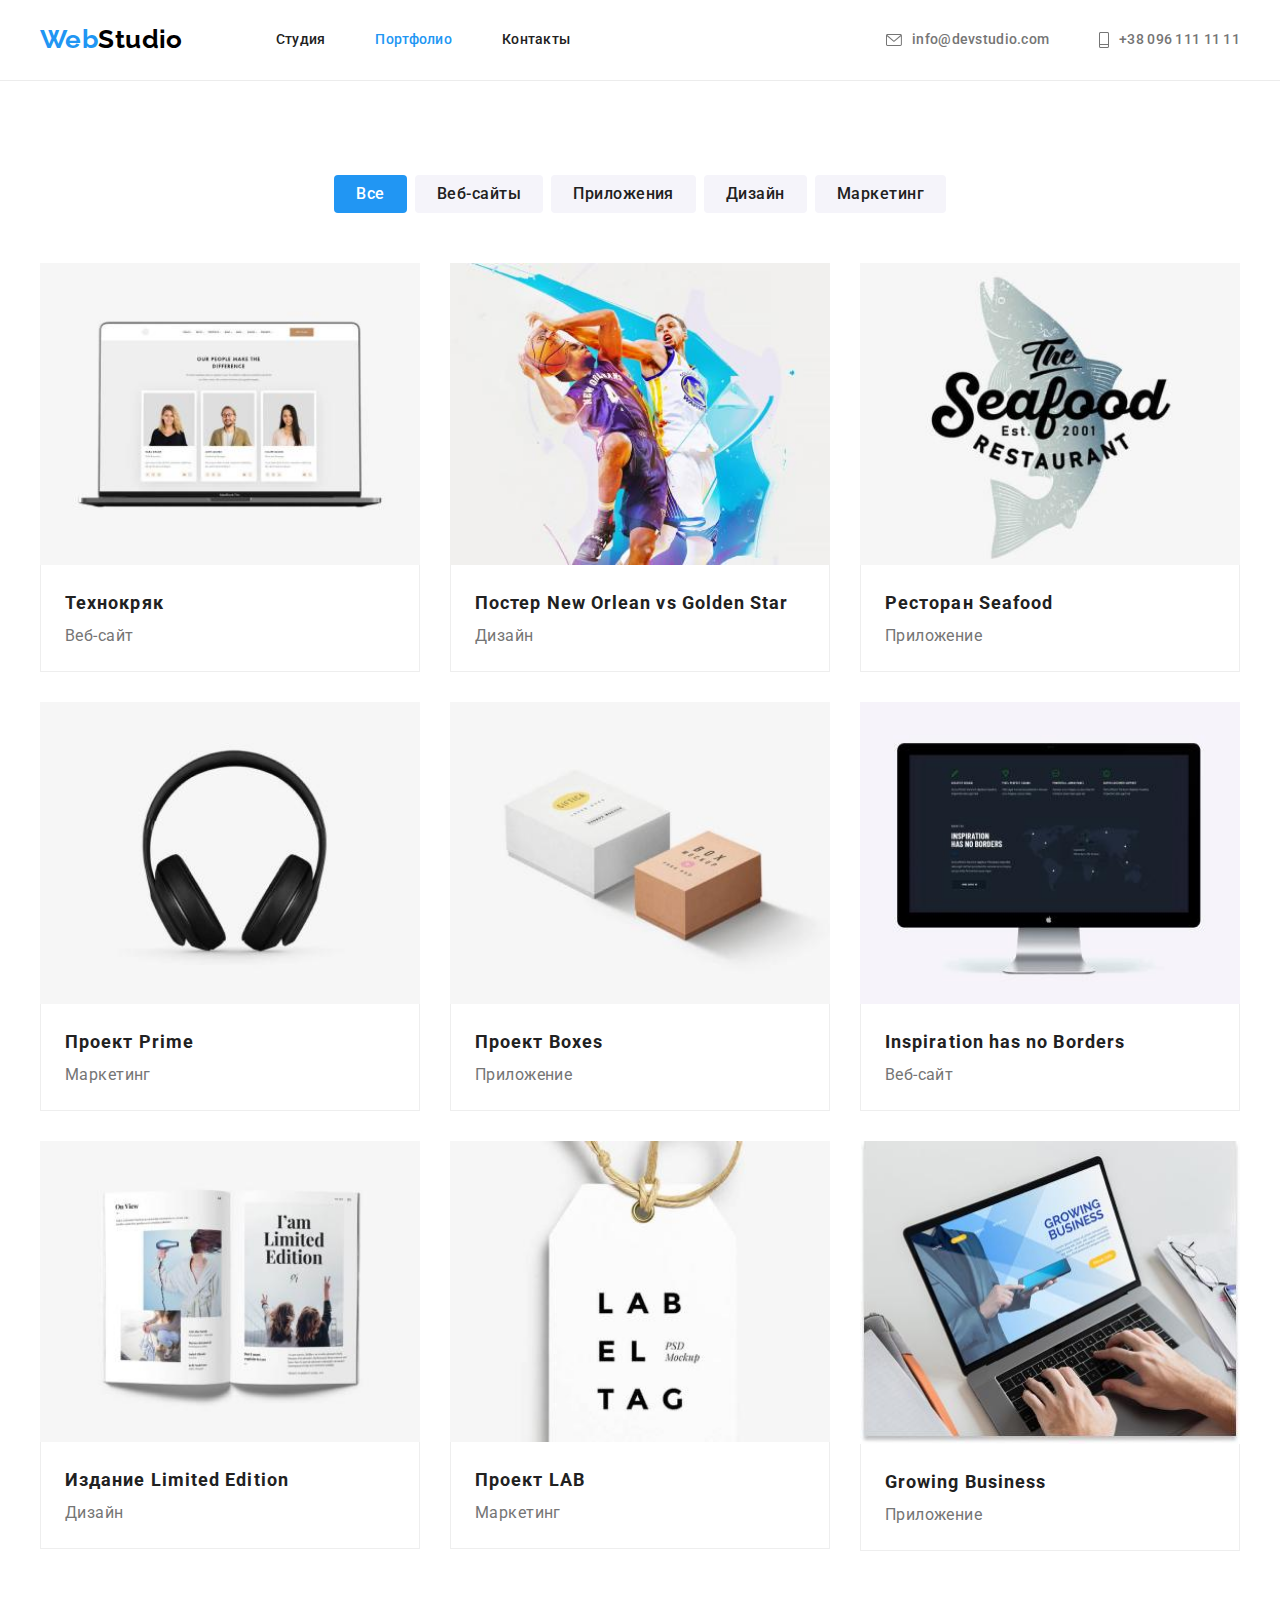
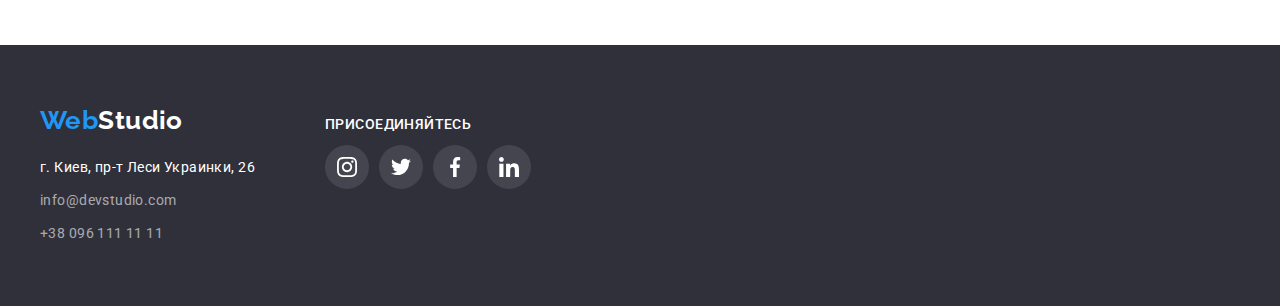
==== commit 0796fed3: "fix hover in portfolio" ====
--- a/portfolio.html
+++ b/portfolio.html
@@ -246,72 +246,72 @@
       </section>
     </main>
 
-    <!--Футер-->
-    <footer class="footer">
-      <div class="footer-container container">
-        <div class="address-container">
-          <a class="footer-logo logo" href="./index.html" lang="en">
-            Web<span class="accent-logo">Studio</span>
-          </a>
-          <address class="address">
-            <ul class="address-menu list">
-              <li class="address-item">
-                <a
-                  href="https://www.google.com/maps/place/%D0%B1%D1%83%D0%BB.+%D0%9B%D0%B5%D1%81%D0%B8+%D0%A3%D0%BA%D1%80%D0%B0%D0%B8%D0%BD%D0%BA%D0%B8,+26,+%D0%9A%D0%B8%D0%B5%D0%B2,+02000/@50.4265807,30.5361971,17z/data=!3m1!4b1!4m5!3m4!1s0x40d4cf0e033ecbe9:0x57a4dffefec77da0!8m2!3d50.4265807!4d30.5383858"
-                  class="link-map"
-                  target="_blank"
-                  rel="noopener noreferrer"
-                >
-                  г. Киев, пр-т Леси Украинки, 26</a
-                >
-              </li>
-              <li class="address-item">
-                <a href="mailto:info@devstudio.com" class="footer-link"
-                  >info@devstudio.com
-                </a>
-              </li>
-              <li class="address-item">
-                <a href="tel:+380961111111" class="footer-link">
-                  +38 096 111 11 11
-                </a>
-              </li>
-            </ul>
-          </address>
-        </div>
-        <div class="social">
-          <p class="social-text-title">присоединяйтесь</p>
-          <ul class="list social-menu">
-            <li class="social-item">
-              <a href="" class="social-link">
-                <svg class="social-icon" width="20" height="20">
-                  <use href="./images/symbol-defs.svg#icon-instagram"></use>
-                </svg>
+   <!--Футер-->
+   <footer class="footer">
+    <div class="footer-container container">
+      <div class="address-container">
+        <a class="footer-logo logo" href="./index.html" lang="en">
+          Web<span class="accent-logo">Studio</span>
+        </a>
+        <address class="address">
+          <ul class="address-menu list">
+            <li class="address-item">
+              <a
+                href="https://www.google.com/maps/place/%D0%B1%D1%83%D0%BB.+%D0%9B%D0%B5%D1%81%D0%B8+%D0%A3%D0%BA%D1%80%D0%B0%D0%B8%D0%BD%D0%BA%D0%B8,+26,+%D0%9A%D0%B8%D0%B5%D0%B2,+02000/@50.4265807,30.5361971,17z/data=!3m1!4b1!4m5!3m4!1s0x40d4cf0e033ecbe9:0x57a4dffefec77da0!8m2!3d50.4265807!4d30.5383858"
+                class="link-map"
+                target="_blank"
+                rel="noopener noreferrer"
+              >
+                г. Киев, пр-т Леси Украинки, 26</a
+              >
+            </li>
+            <li class="address-item">
+              <a href="mailto:info@devstudio.com" class="footer-link"
+                >info@devstudio.com
               </a>
             </li>
-            <li class="social-item">
-              <a href="" class="social-link">
-                <svg class="social-icon" width="20" height="20">
-                  <use href="./images/symbol-defs.svg#icon-twitter"></use>
-                </svg>
+            <li class="address-item">
+              <a href="tel:+380961111111" class="footer-link">
+                +38 096 111 11 11
               </a>
             </li>
-            <li class="social-item">
-              <a href="" class="social-link">
-                <svg class="social-icon" width="20" height="20">
-                  <use href="./images/symbol-defs.svg#icon-facebook"></use>
-                </svg>
-              </a>
-            </li>
-            <li class="social-item">
-              <a href="" class="social-link">
-                <svg class="social-icon" width="20" height="20">
-                  <use href="./images/symbol-defs.svg#icon-linkedin"></use>
-                </svg>
-              </a>
-            </li>
           </ul>
-        </div>
+        </address>
       </div>
-    </footer>
-  </body>
+      <div class="social">
+        <h3 class="social-text-title">присоединяйтесь</h3>
+        <ul class="list social-menu">
+          <li class="social-item">
+            <a href="" class="social-link">
+              <svg class="social-icon" width="20" height="20">
+                <use href="./images/sprite1.svg#icon-instagram"></use>
+              </svg>
+            </a>
+          </li>
+          <li class="social-item">
+            <a href="" class="social-link">
+              <svg class="social-icon" width="20" height="20">
+                <use href="./images/sprite1.svg#icon-twitter"></use>
+              </svg>
+            </a>
+          </li>
+          <li class="social-item">
+            <a href="" class="social-link">
+              <svg class="social-icon" width="20" height="20">
+                <use href="./images/sprite1.svg#icon-facebook"></use>
+              </svg>
+            </a>
+          </li>
+          <li class="social-item">
+            <a href="" class="social-link">
+              <svg class="social-icon" width="20" height="20">
+                <use href="./images/sprite1.svg#icon-linkedin"></use>
+              </svg>
+            </a>
+          </li>
+        </ul>
+      </div>
+    </div>
+  </footer>
+</body>
 </html>
--- a/css/styles.css
+++ b/css/styles.css
@@ -129,6 +129,7 @@
 .contacts-nav,
 .contacts-link {
   display: inline-flex;
+  align-items: center;
   color: var(--primary-text-color);
   text-decoration: none;
   list-style: none;
@@ -413,8 +414,8 @@
 }
 .client-item {
   display: block;
-  width: 100%;
-  height: auto;
+  /* width: 100%;
+  height: auto; */
   flex-basis: calc(100% / 6 - 30px);
 }
 .client-link {
@@ -519,8 +520,8 @@
   text-decoration: none;
   
 }
-.work-list-item:hover,
-.work-list-item:focus {
+.work-list-item:hover
+ {
   box-shadow: 0px 1px 1px rgba(0, 0, 0, 0.12), 0px 4px 4px rgba(0, 0, 0, 0.06),
     1px 4px 6px rgba(0, 0, 0, 0.16);
     cursor: pointer;
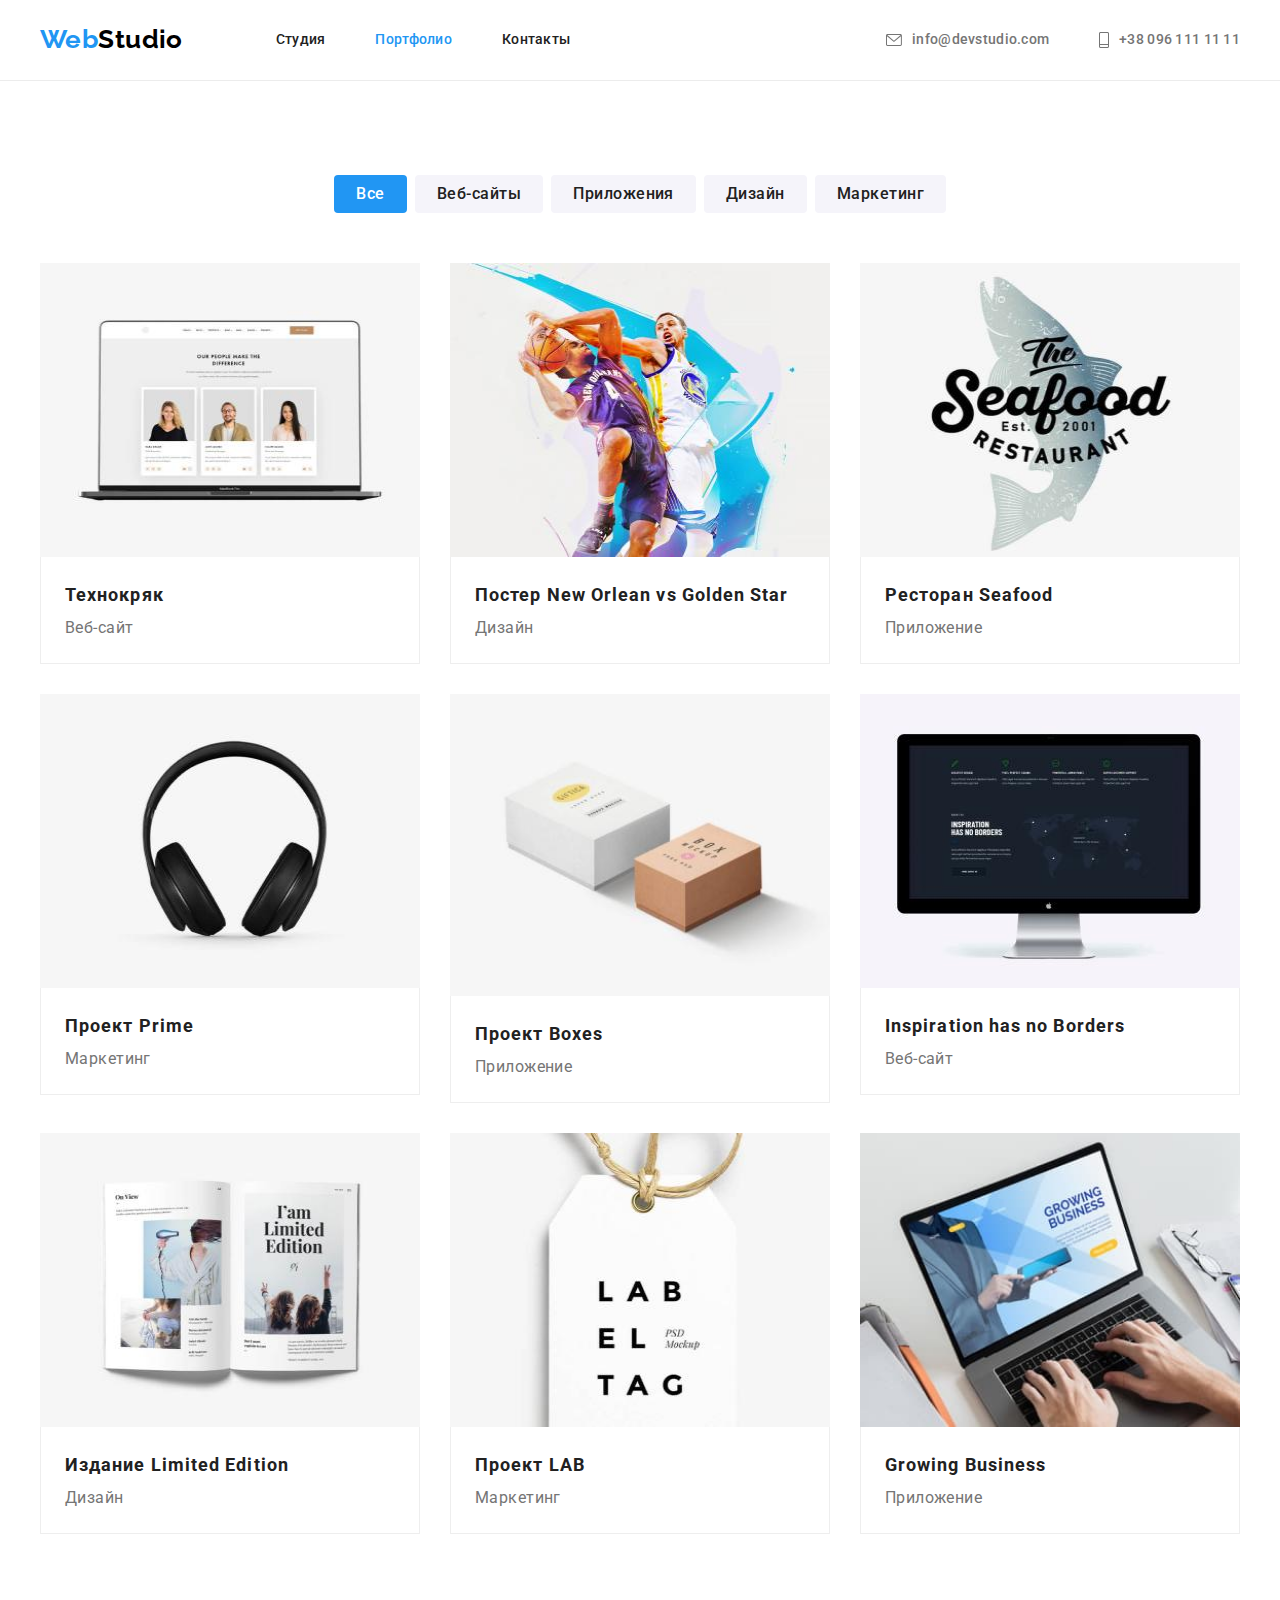
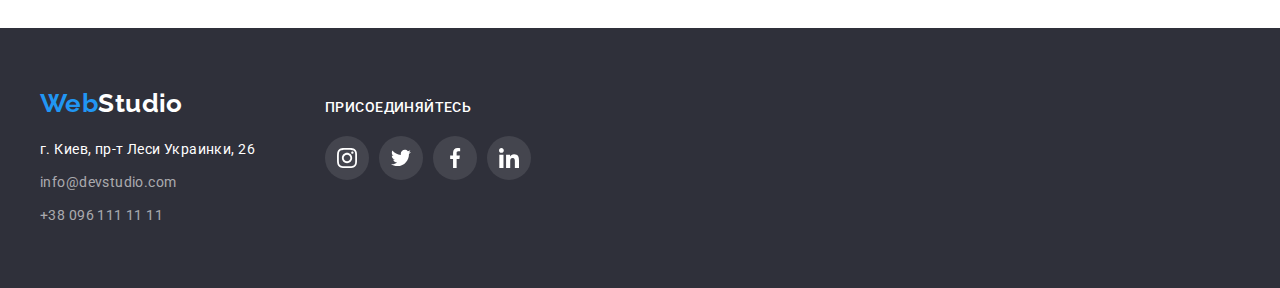
==== commit 60b1088d: "Update portfolio.html" ====
--- a/portfolio.html
+++ b/portfolio.html
@@ -279,7 +279,7 @@
         </address>
       </div>
       <div class="social">
-        <h3 class="social-text-title">присоединяйтесь</h3>
+        <p class="social-text-title">присоединяйтесь</p>
         <ul class="list social-menu">
           <li class="social-item">
             <a href="" class="social-link">
--- a/css/styles.css
+++ b/css/styles.css
@@ -105,7 +105,8 @@
 }
 .logo-header {
   padding-top: 24px;
-  padding-bottom: 25px; margin-right: 93px;
+  padding-bottom: 25px;
+  margin-right: 93px;
 }
 .site-nav {
   display: flex;
@@ -135,10 +136,10 @@
   list-style: none;
 }
 .header-icon {
-
   margin-right: 10px;
   fill: var(--primary-text-color);
-  vertical-align: middle;}
+  vertical-align: middle;
+}
 /* align-items: center;} */
 .contacts-link:hover .header-icon,
 .contacts-link:focus .header-icon {
@@ -375,12 +376,12 @@
 }
 .social-link:hover,
 .social-link:focus {
-    background-color: var(--accent-color);
-    fill: var(--logo-bg-white-color);
+  background-color: var(--accent-color);
+  fill: var(--logo-bg-white-color);
 }
 .social-link:hover .social-icon,
 .social-link:focus .social-icon {
-    fill: var(--logo-bg-white-color);
+  fill: var(--logo-bg-white-color);
 }
 .team-heading {
   margin-bottom: 10px;
@@ -514,22 +515,22 @@
 .work-list-item {
   flex-basis: calc(100% / 3 - 30px);
   margin-left: 30px;
-  margin-bottom: 30px; list-style: none;
+  margin-bottom: 30px;
+  list-style: none;
 }
 .work-list-link {
-  text-decoration: none;
-  
-}
-.work-list-item:hover
- {
+  text-decoration: none; 
+}
+.work-list-item:hover,
+.work-list-item:focus {
   box-shadow: 0px 1px 1px rgba(0, 0, 0, 0.12), 0px 4px 4px rgba(0, 0, 0, 0.06),
     1px 4px 6px rgba(0, 0, 0, 0.16);
-    cursor: pointer;
+  cursor: pointer;
 }
 .work-portfolio-image {
   display: block;
   width: 100%;
-  height: auto;
+
 }
 .title-portfolio {
   color: var(--title-text-color);
@@ -587,7 +588,7 @@
   margin-bottom: 20px;
   font-weight: 500;
   font-size: 14px;
-  line-height: 1.14px;
+  line-height: 1.14;
   text-transform: uppercase;
   color: var(--logo-bg-white-color);
 }
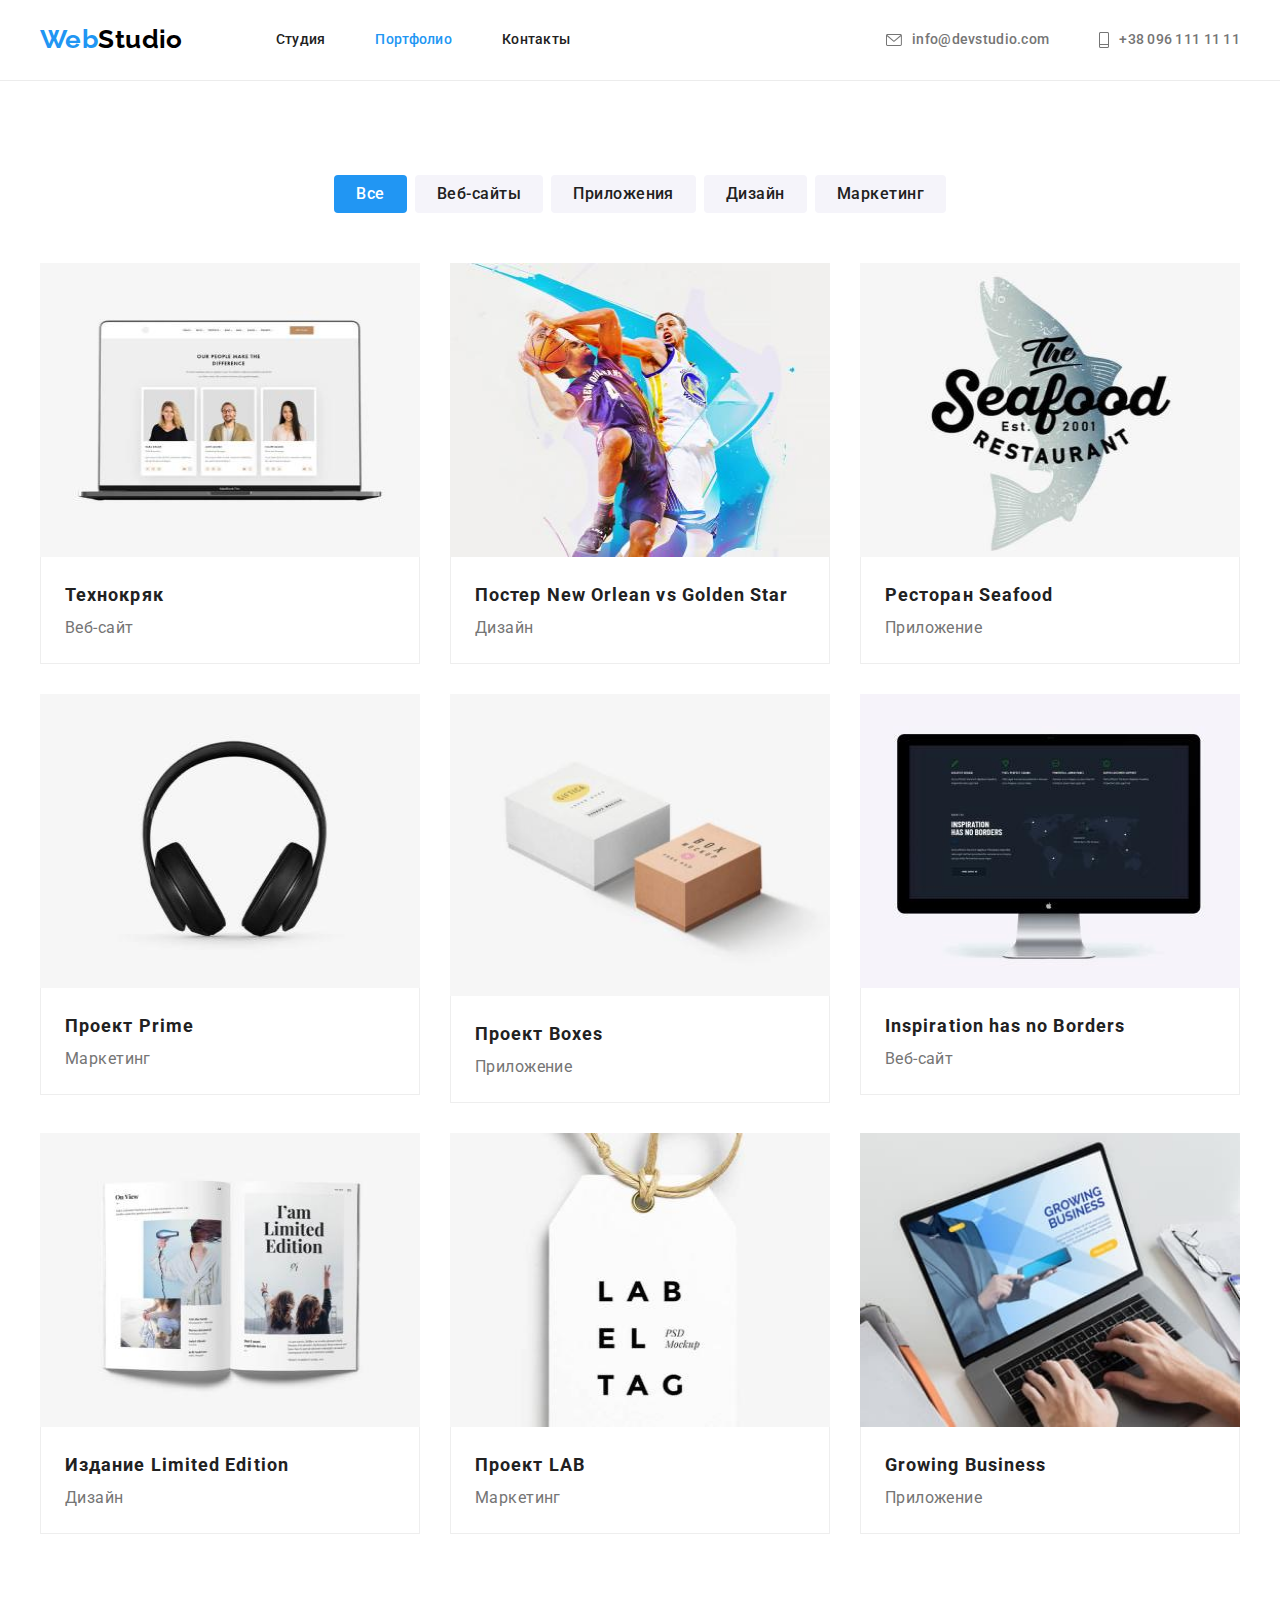
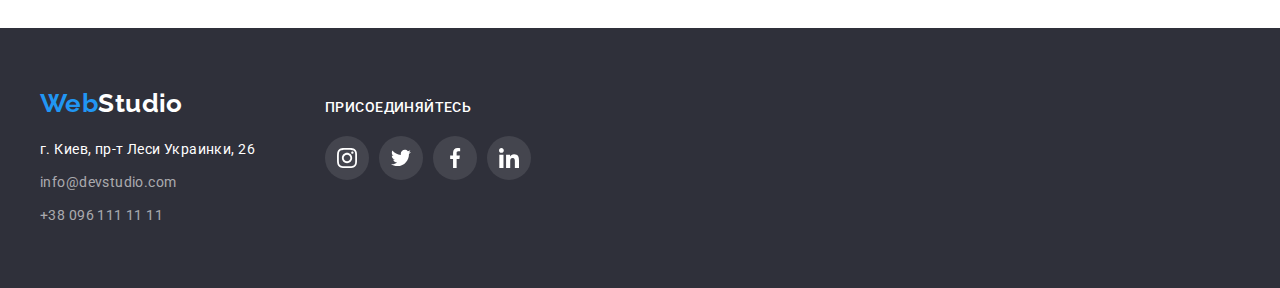
==== commit 84d4ac65: "add styles text-portfolio" ====
--- a/portfolio.html
+++ b/portfolio.html
@@ -101,23 +101,23 @@
           <!-- Примеры работ -->
           <ul class="work-list">
             <li class="work-list-item">
-              <a href="" class="work-list-link"> 
-                <img
-                  class="work-portfolio-image"
-                  src="./images/portfolio/web-site.jpg"
-                  alt="Веб-сайт Технокряк"
-                  width="370"
-                  height="294"
-                />
+              <a class="work-list-link" href="">
+                  <img
+                    class="work-portfolio-image"
+                    src="./images/portfolio/web-site.jpg"
+                    alt="Веб-сайт Технокряк"
+                    width="370"
+                    height="294"
+                  />
                 <div class="description-card-wrapper">
                   <h2 class="title-portfolio">Технокряк</h2>
                   <p class="text-portfolio">Веб-сайт</p>
-                </div></a
-              >
-            </li>
-            <li class="work-list-item">
-              <a href="" class="work-list-link"
-                ><img
+                </div>
+              </a>
+            </li>
+            <li class="work-list-item">
+              <a class="work-list-link" href="">
+                <img
                   class="work-portfolio-image"
                   src="./images/portfolio/poster.jpg"
                   alt="Постер New Orlean vs Golden Star"
@@ -133,8 +133,8 @@
               >
             </li>
             <li class="work-list-item">
-              <a href="" class="work-list-link"
-                ><img
+              <a href="" class="work-list-link">
+                <img
                   class="work-portfolio-image"
                   src="./images/portfolio/restaurant.jpg"
                   alt="Ресторан Seafood"
@@ -144,8 +144,8 @@
                 <div class="description-card-wrapper">
                   <h2 class="title-portfolio">Ресторан Seafood</h2>
                   <p class="text-portfolio">Приложение</p>
-                </div></a
-              >
+                </div>
+              </a>
             </li>
             <li class="work-list-item">
               <a href="" class="work-list-link"
@@ -246,72 +246,72 @@
       </section>
     </main>
 
-   <!--Футер-->
-   <footer class="footer">
-    <div class="footer-container container">
-      <div class="address-container">
-        <a class="footer-logo logo" href="./index.html" lang="en">
-          Web<span class="accent-logo">Studio</span>
-        </a>
-        <address class="address">
-          <ul class="address-menu list">
-            <li class="address-item">
-              <a
-                href="https://www.google.com/maps/place/%D0%B1%D1%83%D0%BB.+%D0%9B%D0%B5%D1%81%D0%B8+%D0%A3%D0%BA%D1%80%D0%B0%D0%B8%D0%BD%D0%BA%D0%B8,+26,+%D0%9A%D0%B8%D0%B5%D0%B2,+02000/@50.4265807,30.5361971,17z/data=!3m1!4b1!4m5!3m4!1s0x40d4cf0e033ecbe9:0x57a4dffefec77da0!8m2!3d50.4265807!4d30.5383858"
-                class="link-map"
-                target="_blank"
-                rel="noopener noreferrer"
-              >
-                г. Киев, пр-т Леси Украинки, 26</a
-              >
-            </li>
-            <li class="address-item">
-              <a href="mailto:info@devstudio.com" class="footer-link"
-                >info@devstudio.com
-              </a>
-            </li>
-            <li class="address-item">
-              <a href="tel:+380961111111" class="footer-link">
-                +38 096 111 11 11
+    <!--Футер-->
+    <footer class="footer">
+      <div class="footer-container container">
+        <div class="address-container">
+          <a class="footer-logo logo" href="./index.html" lang="en">
+            Web<span class="accent-logo">Studio</span>
+          </a>
+          <address class="address">
+            <ul class="address-menu list">
+              <li class="address-item">
+                <a
+                  href="https://www.google.com/maps/place/%D0%B1%D1%83%D0%BB.+%D0%9B%D0%B5%D1%81%D0%B8+%D0%A3%D0%BA%D1%80%D0%B0%D0%B8%D0%BD%D0%BA%D0%B8,+26,+%D0%9A%D0%B8%D0%B5%D0%B2,+02000/@50.4265807,30.5361971,17z/data=!3m1!4b1!4m5!3m4!1s0x40d4cf0e033ecbe9:0x57a4dffefec77da0!8m2!3d50.4265807!4d30.5383858"
+                  class="link-map"
+                  target="_blank"
+                  rel="noopener noreferrer"
+                >
+                  г. Киев, пр-т Леси Украинки, 26</a
+                >
+              </li>
+              <li class="address-item">
+                <a href="mailto:info@devstudio.com" class="footer-link"
+                  >info@devstudio.com
+                </a>
+              </li>
+              <li class="address-item">
+                <a href="tel:+380961111111" class="footer-link">
+                  +38 096 111 11 11
+                </a>
+              </li>
+            </ul>
+          </address>
+        </div>
+        <div class="social">
+          <p class="social-text-title">присоединяйтесь</p>
+          <ul class="list social-menu">
+            <li class="social-item">
+              <a href="" class="social-link">
+                <svg class="social-icon" width="20" height="20">
+                  <use href="./images/sprite1.svg#icon-instagram"></use>
+                </svg>
+              </a>
+            </li>
+            <li class="social-item">
+              <a href="" class="social-link">
+                <svg class="social-icon" width="20" height="20">
+                  <use href="./images/sprite1.svg#icon-twitter"></use>
+                </svg>
+              </a>
+            </li>
+            <li class="social-item">
+              <a href="" class="social-link">
+                <svg class="social-icon" width="20" height="20">
+                  <use href="./images/sprite1.svg#icon-facebook"></use>
+                </svg>
+              </a>
+            </li>
+            <li class="social-item">
+              <a href="" class="social-link">
+                <svg class="social-icon" width="20" height="20">
+                  <use href="./images/sprite1.svg#icon-linkedin"></use>
+                </svg>
               </a>
             </li>
           </ul>
-        </address>
+        </div>
       </div>
-      <div class="social">
-        <p class="social-text-title">присоединяйтесь</p>
-        <ul class="list social-menu">
-          <li class="social-item">
-            <a href="" class="social-link">
-              <svg class="social-icon" width="20" height="20">
-                <use href="./images/sprite1.svg#icon-instagram"></use>
-              </svg>
-            </a>
-          </li>
-          <li class="social-item">
-            <a href="" class="social-link">
-              <svg class="social-icon" width="20" height="20">
-                <use href="./images/sprite1.svg#icon-twitter"></use>
-              </svg>
-            </a>
-          </li>
-          <li class="social-item">
-            <a href="" class="social-link">
-              <svg class="social-icon" width="20" height="20">
-                <use href="./images/sprite1.svg#icon-facebook"></use>
-              </svg>
-            </a>
-          </li>
-          <li class="social-item">
-            <a href="" class="social-link">
-              <svg class="social-icon" width="20" height="20">
-                <use href="./images/sprite1.svg#icon-linkedin"></use>
-              </svg>
-            </a>
-          </li>
-        </ul>
-      </div>
-    </div>
-  </footer>
-</body>
+    </footer>
+  </body>
 </html>
--- a/css/styles.css
+++ b/css/styles.css
@@ -12,6 +12,8 @@
   --work-bg-color: #e5e5e5;
   --border-header: #ececec;
   --border-client: #afb1b8;
+  --portfolio-list-item-shadow: 1px 4px 6px rgba(0, 0, 0, 0.16),
+    0px 4px 4px rgba(0, 0, 0, 0.06), 0px 1px 1px rgba(0, 0, 0, 0.12);
 }
 
 h1,
@@ -147,7 +149,6 @@
 }
 .contacts-nav-menu {
   display: flex;
-  margin-left: auto;
 }
 .contacts-nav-menu .contacts-item:not(:last-child) {
   margin-right: 50px;
@@ -273,6 +274,7 @@
   line-height: 1.17;
   text-transform: uppercase;
 }
+
 .text-submit {
   line-height: 1.71;
   color: var(--primary-text-color);
@@ -286,13 +288,11 @@
 .team-title,
 .clients-title {
   margin-bottom: 50px;
-
   font-weight: 700;
   font-size: 36px;
   line-height: 1.17;
   text-align: center;
 }
-
 .work-menu {
   display: flex;
   text-align: center;
@@ -304,7 +304,7 @@
 }
 .work-image {
   display: block;
-  width: 100%;
+  max-width: 100%;
   height: auto;
 }
 .text-submite {
@@ -356,20 +356,18 @@
   padding: 0px;
 }
 .social-item {
-  display: flex;
-  justify-content: center;
-}
-.social-link {
-  display: flex;
-  justify-content: center;
-  align-items: center;
   width: 44px;
   height: 44px;
+}
+.social-item:not(:last-child) {
+  margin-right: 10px;}
+.social-link {
+  width: 100%;
+  height: 100%;
   border-radius: 50%;
-  /* background-color: var(--logo-bg-white-color); */
-}
-.social-link:not(:last-child) {
-  margin-right: 10px;
+  display: flex;
+  align-items: center;
+  justify-content: center;
 }
 .team .social-icon {
   fill: var(--border-client);
@@ -457,11 +455,7 @@
 .filter-item:not(:last-child) {
   margin-right: 8px;
 }
-.text-portfolio {
-  font-size: 16px;
-  line-height: 1.87;
-  color: var(--primary-text-color);
-}
+
 /* Кнопки */
 .button {
   font-family: 'Roboto';
@@ -519,18 +513,17 @@
   list-style: none;
 }
 .work-list-link {
-  text-decoration: none; 
-}
-.work-list-item:hover,
-.work-list-item:focus {
-  box-shadow: 0px 1px 1px rgba(0, 0, 0, 0.12), 0px 4px 4px rgba(0, 0, 0, 0.06),
-    1px 4px 6px rgba(0, 0, 0, 0.16);
-  cursor: pointer;
+  display: block;
+  text-decoration: none;
+}
+.work-list-link:hover,
+.work-list-link:focus {
+  outline: 1px solid #eeeeee;
+  box-shadow: var(--portfolio-list-item-shadow);
 }
 .work-portfolio-image {
   display: block;
   width: 100%;
-
 }
 .title-portfolio {
   color: var(--title-text-color);
@@ -539,6 +532,11 @@
   line-height: 2;
   letter-spacing: 0.06em;
 }
+.text-portfolio {
+  font-size: 16px;
+  line-height: 1.87;
+  color: var(--primary-text-color);
+}
 .description-card-wrapper {
   padding: 20px 24px;
   border-left: 1px solid #eeeeee;
